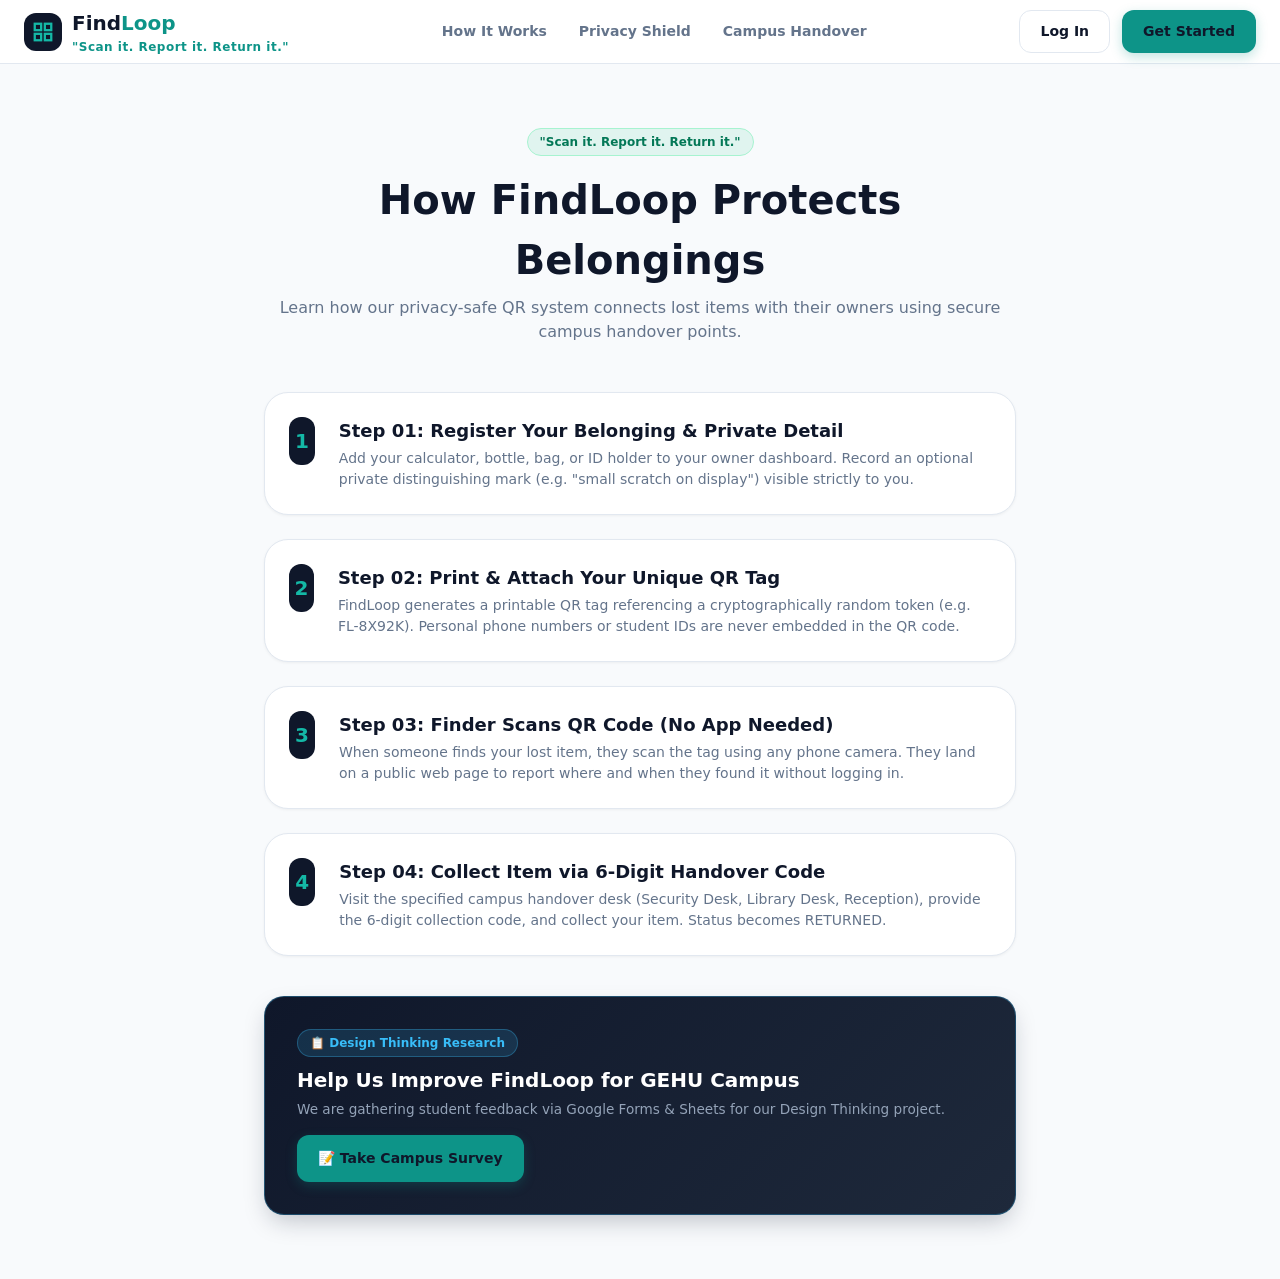
==== how-it-works.html @ b9c2ce9f "Initial commit of FindLoop web app (excluding admin panel)" ====
<!DOCTYPE html>
<html lang="en">
<head>
  <meta charset="UTF-8">
  <meta name="viewport" content="width=device-width, initial-scale=1.0">
  <title>How It Works — FindLoop</title>
  <link rel="stylesheet" href="css/global.css">
  <link rel="stylesheet" href="css/responsive.css">
</head>
<body>
  <header class="navbar">
    <div class="container navbar-inner">
      <a href="index.html" class="brand-logo">
        <div class="brand-icon">
          <svg width="22" height="22" viewBox="0 0 24 24" fill="none" stroke="currentColor" stroke-width="2.5"><rect x="3" y="3" width="7" height="7"></rect><rect x="14" y="3" width="7" height="7"></rect><rect x="14" y="14" width="7" height="7"></rect><rect x="3" y="14" width="7" height="7"></rect></svg>
        </div>
        <div class="brand-text">Find<span>Loop</span><span class="brand-sub">"Scan it. Report it. Return it."</span></div>
      </a>
      <nav class="nav-links">
        <a href="how-it-works.html">How It Works</a>
        <a href="index.html#privacy">Privacy Shield</a>
        <a href="index.html#safety">Campus Handover</a>
      </nav>
      <div class="nav-actions">
        <a href="login.html" class="btn btn-outline">Log In</a>
        <a href="signup.html" class="btn btn-primary">Get Started</a>
      </div>
    </div>
  </header>

  <main style="padding: 4rem 0; flex: 1;">
    <div class="container-narrow">
      <div style="text-align: center; margin-bottom: 3rem;" class="form-group">
        <span class="badge badge-safe" style="align-self: center;">"Scan it. Report it. Return it."</span>
        <h1 style="font-size: 2.5rem; font-weight: 900; margin-top: 0.5rem;">How FindLoop Protects Belongings</h1>
        <p style="color: var(--text-muted);">Learn how our privacy-safe QR system connects lost items with their owners using secure campus handover points.</p>
      </div>

      <div style="display: flex; flex-direction: column; gap: 1.5rem;">
        <div class="card" style="display: flex; gap: 1.5rem; align-items: start;">
          <div style="background: var(--bg-navy-dark); color: var(--teal-light); width: 48px; height: 48px; border-radius: 12px; display: flex; align-items: center; justify-content: center; font-weight: 900; font-size: 1.25rem; shrink-0;">1</div>
          <div>
            <h3 style="font-size: 1.125rem; font-weight: 800;">Step 01: Register Your Belonging & Private Detail</h3>
            <p style="font-size: 0.875rem; color: var(--text-muted); margin-top: 0.25rem;">Add your calculator, bottle, bag, or ID holder to your owner dashboard. Record an optional private distinguishing mark (e.g. "small scratch on display") visible strictly to you.</p>
          </div>
        </div>

        <div class="card" style="display: flex; gap: 1.5rem; align-items: start;">
          <div style="background: var(--bg-navy-dark); color: var(--teal-light); width: 48px; height: 48px; border-radius: 12px; display: flex; align-items: center; justify-content: center; font-weight: 900; font-size: 1.25rem; shrink-0;">2</div>
          <div>
            <h3 style="font-size: 1.125rem; font-weight: 800;">Step 02: Print & Attach Your Unique QR Tag</h3>
            <p style="font-size: 0.875rem; color: var(--text-muted); margin-top: 0.25rem;">FindLoop generates a printable QR tag referencing a cryptographically random token (e.g. FL-8X92K). Personal phone numbers or student IDs are never embedded in the QR code.</p>
          </div>
        </div>

        <div class="card" style="display: flex; gap: 1.5rem; align-items: start;">
          <div style="background: var(--bg-navy-dark); color: var(--teal-light); width: 48px; height: 48px; border-radius: 12px; display: flex; align-items: center; justify-content: center; font-weight: 900; font-size: 1.25rem; shrink-0;">3</div>
          <div>
            <h3 style="font-size: 1.125rem; font-weight: 800;">Step 03: Finder Scans QR Code (No App Needed)</h3>
            <p style="font-size: 0.875rem; color: var(--text-muted); margin-top: 0.25rem;">When someone finds your lost item, they scan the tag using any phone camera. They land on a public web page to report where and when they found it without logging in.</p>
          </div>
        </div>

        <div class="card" style="display: flex; gap: 1.5rem; align-items: start;">
          <div style="background: var(--bg-navy-dark); color: var(--teal-light); width: 48px; height: 48px; border-radius: 12px; display: flex; align-items: center; justify-content: center; font-weight: 900; font-size: 1.25rem; shrink-0;">4</div>
          <div>
            <h3 style="font-size: 1.125rem; font-weight: 800;">Step 04: Collect Item via 6-Digit Handover Code</h3>
            <p style="font-size: 0.875rem; color: var(--text-muted); margin-top: 0.25rem;">Visit the specified campus handover desk (Security Desk, Library Desk, Reception), provide the 6-digit collection code, and collect your item. Status becomes RETURNED.</p>
          </div>
        </div>

        <!-- Google Forms + Sheets Research Banner -->
        <div class="card-dark" style="margin-top: 1rem; border-radius: 20px; padding: 2rem; background: linear-gradient(135deg, #0F172A 0%, #1E293B 100%); border: 1px solid rgba(56, 189, 248, 0.3); display: flex; flex-direction: column; gap: 1rem;">
          <div style="display: flex; justify-content: space-between; align-items: center; flex-wrap: wrap; gap: 1rem;">
            <div>
              <span class="badge badge-safe" style="background: rgba(56, 189, 248, 0.15); color: #38BDF8; border-color: rgba(56, 189, 248, 0.3);">📋 Design Thinking Research</span>
              <h3 style="font-size: 1.25rem; font-weight: 800; color: white; margin-top: 0.5rem;">Help Us Improve FindLoop for GEHU Campus</h3>
              <p style="font-size: 0.85rem; color: #94A3B8; margin-top: 0.25rem;">We are gathering student feedback via Google Forms & Sheets for our Design Thinking project.</p>
            </div>
            <a id="survey-link-btn" href="https://forms.google.com/" target="_blank" class="btn btn-primary" style="padding: 0.75rem 1.25rem; border-radius: 12px; font-weight: 800; font-size: 0.875rem; white-space: nowrap;">
              📝 Take Campus Survey
            </a>
          </div>
        </div>
      </div>
    </div>
  </main>

  <script type="module">
    const savedForm = localStorage.getItem("findloop_google_form_url");
    if (savedForm) {
      const btn = document.getElementById("survey-link-btn");
      if (btn) btn.href = savedForm;
    }
  </script>
</body>
</html>
---- css/global.css ----
/* FindLoop Official Design System (Vanilla CSS)
   Tagline: "Scan it. Report it. Return it."
*/

:root {
  --bg-main: #F8FAFC;
  --bg-white: #FFFFFF;
  --bg-navy-dark: #0F172A;
  --bg-navy-card: #1E293B;
  --bg-navy-subtle: #0B1120;

  --text-main: #0F172A;
  --text-muted: #64748B;
  --text-light: #94A3B8;
  --text-white: #FFFFFF;

  --primary-navy: #0F172A;
  --primary-teal: #0D9488;
  --teal-light: #14B8A6;
  --teal-subtle: rgba(13, 148, 136, 0.1);
  --accent-gold: #F59E0B;
  --amber-subtle: rgba(245, 158, 11, 0.1);
  --accent-rose: #E11D48;
  --rose-subtle: rgba(225, 29, 72, 0.1);
  --accent-emerald: #10B981;
  --emerald-subtle: rgba(16, 185, 129, 0.1);

  --border-light: #E2E8F0;
  --border-dark: #334155;

  --radius-sm: 8px;
  --radius-md: 12px;
  --radius-lg: 16px;
  --radius-xl: 24px;
  --radius-full: 9999px;

  --font-sans: 'Inter', system-ui, -apple-system, BlinkMacSystemFont, 'Segoe UI', Roboto, sans-serif;
  --font-mono: ui-monospace, SFMono-Regular, Menlo, Monaco, Consolas, monospace;
}

html {
  scroll-behavior: smooth;
}

@keyframes pulse-glow {
  0% {
    transform: scale(0.95);
    box-shadow: 0 0 0 0 rgba(20, 184, 166, 0.8);
  }
  70% {
    transform: scale(1.15);
    box-shadow: 0 0 0 10px rgba(20, 184, 166, 0);
  }
  100% {
    transform: scale(0.95);
    box-shadow: 0 0 0 0 rgba(20, 184, 166, 0);
  }
}

.pulse-dot {
  width: 9px;
  height: 9px;
  background-color: var(--teal-light);
  border-radius: 50%;
  display: inline-block;
  animation: pulse-glow 2s infinite;
}

.glass-card {
  background: rgba(30, 41, 59, 0.55);
  backdrop-filter: blur(16px);
  -webkit-backdrop-filter: blur(16px);
  border: 1px solid rgba(255, 255, 255, 0.12);
  box-shadow: 0 20px 40px rgba(15, 23, 42, 0.5);
}

* {
  box-sizing: border-box;
  margin: 0;
  padding: 0;
}

body {
  background-color: var(--bg-main);
  color: var(--text-main);
  font-family: var(--font-sans);
  line-height: 1.5;
  -webkit-font-smoothing: antialiased;
  min-height: 100vh;
  display: flex;
  flex-direction: column;
}

a {
  color: inherit;
  text-decoration: none;
}

button, input, select, textarea {
  font-family: inherit;
}

/* Common Layout Containers */
.container {
  max-width: 1280px;
  margin: 0 auto;
  padding: 0 1.5rem;
}

.container-narrow {
  max-width: 800px;
  margin: 0 auto;
  padding: 0 1.5rem;
}

/* NAVBAR */
.navbar {
  position: sticky;
  top: 0;
  z-index: 50;
  background-color: rgba(255, 255, 255, 0.9);
  backdrop-filter: blur(12px);
  border-bottom: 1px solid var(--border-light);
  height: 64px;
  display: flex;
  align-items: center;
}

.navbar-inner {
  display: flex;
  align-items: center;
  justify-content: space-between;
  width: 100%;
}

.brand-logo {
  display: flex;
  align-items: center;
  gap: 10px;
  font-weight: 800;
  font-size: 1.25rem;
  color: var(--bg-navy-dark);
}

.brand-icon {
  width: 38px;
  height: 38px;
  border-radius: var(--radius-md);
  background-color: var(--bg-navy-dark);
  color: var(--teal-light);
  display: flex;
  align-items: center;
  justify-content: center;
}

.brand-text span {
  color: var(--primary-teal);
}

.brand-sub {
  display: block;
  font-size: 0.75rem;
  letter-spacing: 0.5px;
  color: var(--text-muted);
  font-weight: 600;
  margin-top: 0px;
}

.nav-links {
  display: flex;
  align-items: center;
  gap: 2rem;
  font-size: 0.875rem;
  font-weight: 600;
  color: var(--text-muted);
}

.nav-links a:hover {
  color: var(--text-main);
}

.nav-actions {
  display: flex;
  align-items: center;
  gap: 0.75rem;
}

/* BUTTONS */
.btn {
  display: inline-flex;
  align-items: center;
  justify-content: center;
  gap: 0.5rem;
  padding: 0.625rem 1.25rem;
  border-radius: var(--radius-md);
  font-size: 0.875rem;
  font-weight: 700;
  cursor: pointer;
  transition: all 0.2s ease;
  border: 1px solid transparent;
}

.btn-primary {
  background-color: var(--primary-teal);
  color: #0F172A;
  box-shadow: 0 4px 12px rgba(13, 148, 136, 0.25);
}

.btn-primary:hover {
  background-color: var(--teal-light);
}

.btn-navy {
  background-color: var(--bg-navy-dark);
  color: var(--text-white);
}

.btn-navy:hover {
  background-color: #1E293B;
}

.btn-outline {
  background-color: var(--bg-white);
  border-color: var(--border-light);
  color: var(--text-main);
}

.btn-outline:hover {
  background-color: #F1F5F9;
}

.btn-ghost-dark {
  background-color: rgba(255, 255, 255, 0.08);
  border: 2px solid rgba(255, 255, 255, 0.7);
  color: #FFFFFF;
}

.btn-ghost-dark:hover {
  background-color: rgba(255, 255, 255, 0.18);
  border-color: #FFFFFF;
  color: #FFFFFF;
}

.btn-rose {
  background-color: var(--accent-rose);
  color: var(--text-white);
}

.btn-rose:hover {
  background-color: #BE123C;
}

.btn-amber {
  background-color: var(--accent-gold);
  color: #0F172A;
}

.btn-amber:hover {
  background-color: #D97706;
}

/* BADGES & STATUS INDICATORS */
.badge {
  display: inline-flex;
  align-items: center;
  gap: 6px;
  padding: 4px 12px;
  border-radius: var(--radius-full);
  font-size: 0.75rem;
  font-weight: 700;
  border: 1px solid transparent;
  white-space: nowrap;
}

.badge-dot {
  width: 7px;
  height: 7px;
  border-radius: 50%;
}

.badge-safe {
  background-color: var(--emerald-subtle);
  color: #047857;
  border-color: #A7F3D0;
}
.badge-safe .badge-dot { background-color: var(--accent-emerald); }

.badge-lost {
  background-color: var(--rose-subtle);
  color: #B91C1C;
  border-color: #FECDD3;
  animation: pulse 2s infinite;
}
.badge-lost .badge-dot { background-color: var(--accent-rose); }

.badge-found {
  background-color: var(--amber-subtle);
  color: #B45309;
  border-color: #FDE68A;
}
.badge-found .badge-dot { background-color: var(--accent-gold); }

.badge-returned {
  background-color: var(--teal-subtle);
  color: #0F766E;
  border-color: #99F6E4;
}
.badge-returned .badge-dot { background-color: var(--primary-teal); }

/* DARK THEME BADGE OVERRIDES FOR HIGH CONTRAST */
.card-dark .badge-safe,
.app-layout-dark .badge-safe {
  background-color: rgba(16, 185, 129, 0.18);
  color: #34D399;
  border-color: rgba(52, 211, 153, 0.4);
}

.card-dark .badge-found,
.app-layout-dark .badge-found {
  background-color: rgba(245, 158, 11, 0.18);
  color: #FBBF24;
  border-color: rgba(251, 191, 36, 0.4);
}

.card-dark .badge-lost,
.app-layout-dark .badge-lost {
  background-color: rgba(225, 29, 72, 0.18);
  color: #F87171;
  border-color: rgba(248, 113, 113, 0.4);
}

.card-dark .badge-returned,
.app-layout-dark .badge-returned {
  background-color: rgba(20, 184, 166, 0.18);
  color: #2DD4BF;
  border-color: rgba(45, 212, 191, 0.4);
}

/* CARDS & PANELS */
.card {
  background-color: var(--bg-white);
  border: 1px solid var(--border-light);
  border-radius: var(--radius-xl);
  padding: 1.5rem;
  box-shadow: 0 1px 3px rgba(0,0,0,0.05);
}

.card-dark {
  background-color: var(--bg-navy-dark);
  border: 1px solid var(--border-dark);
  border-radius: var(--radius-xl);
  padding: 1.75rem 2rem;
  color: #FFFFFF;
  box-shadow: 0 10px 25px -5px rgba(15, 23, 42, 0.25);
}

.card-dark p {
  color: #CBD5E1;
  line-height: 1.5;
}

.card-dark h1, .card-dark h2, .card-dark h3, .card-dark h4 {
  color: #FFFFFF;
}

/* FORMS & INPUTS */
.form-group {
  display: flex;
  flex-direction: column;
  gap: 0.375rem;
}

.form-label {
  font-size: 0.75rem;
  font-weight: 700;
  text-transform: uppercase;
  letter-spacing: 0.5px;
  color: var(--text-main);
}

.form-label-dark {
  color: var(--text-light);
}

.form-input, .form-select, .form-textarea {
  width: 100%;
  padding: 0.75rem 1rem;
  border-radius: var(--radius-md);
  border: 1px solid var(--border-light);
  background-color: var(--bg-main);
  font-size: 0.875rem;
  color: var(--text-main);
  outline: none;
  transition: border-color 0.2s;
}

.form-input-dark, .form-select-dark, .form-textarea-dark {
  background-color: var(--bg-navy-subtle);
  border-color: var(--border-dark);
  color: var(--text-white);
}

.form-input:focus, .form-select:focus, .form-textarea:focus {
  border-color: var(--primary-teal);
  background-color: var(--bg-white);
}

.form-input-dark:focus, .form-select-dark:focus, .form-textarea-dark:focus {
  border-color: var(--teal-light);
  background-color: var(--bg-navy-dark);
}

/* TOAST NOTIFICATION */
#toast-container {
  position: fixed;
  top: 1.5rem;
  right: 1.5rem;
  z-index: 100;
}

.toast {
  padding: 1rem 1.25rem;
  background-color: var(--bg-navy-dark);
  color: var(--text-white);
  border: 1px solid var(--border-dark);
  border-radius: var(--radius-lg);
  font-size: 0.875rem;
  font-weight: 600;
  box-shadow: 0 10px 25px rgba(0,0,0,0.3);
  display: flex;
  align-items: center;
  gap: 0.75rem;
  animation: slideIn 0.3s cubic-bezier(0.16, 1, 0.3, 1);
}

@keyframes slideIn {
  from { transform: translateY(-20px); opacity: 0; }
  to { transform: translateY(0); opacity: 1; }
}

@keyframes pulse {
  0%, 100% { opacity: 1; }
  50% { opacity: 0.6; }
}

/* PRINTABLE QR STYLING */
@media print {
  body * {
    visibility: hidden;
  }
  #printable-qr-tag, #printable-qr-tag * {
    visibility: visible;
  }
  #printable-qr-tag {
    position: absolute;
    left: 50%;
    top: 50%;
    transform: translate(-50%, -50%);
    width: 100%;
    max-width: 400px;
    padding: 24px;
    border: 2px dashed #0f172a;
    background: #ffffff;
  }
  .no-print {
    display: none !important;
  }
}
---- css/responsive.css ----
/* Responsive Stylesheet for FindLoop (Mobile, Tablet, Desktop) */

/* Dashboard Layout Structure */
.app-layout {
  display: flex;
  min-height: 100vh;
  background-color: var(--bg-main);
}

.app-layout-dark {
  background-color: var(--bg-navy-dark);
}

.sidebar {
  width: 260px;
  background-color: var(--bg-navy-dark);
  border-right: 1px solid var(--border-dark);
  color: var(--text-light);
  display: flex;
  flex-direction: column;
  flex-shrink: 0;
}

.main-content {
  flex: 1;
  display: flex;
  flex-direction: column;
  min-width: 0;
  overflow-y: auto;
}

.top-bar {
  background-color: var(--bg-white);
  border-bottom: 1px solid var(--border-light);
  padding: 1rem 1.5rem;
  display: flex;
  align-items: center;
  justify-content: space-between;
  position: sticky;
  top: 0;
  z-index: 20;
}

.top-bar-dark {
  background-color: var(--bg-navy-dark);
  border-color: var(--border-dark);
}

.content-body {
  padding: 1.5rem;
  max-width: 1200px;
  width: 100%;
  margin: 0 auto;
}

/* Mobile Navigation Bar */
.mobile-bottom-nav {
  display: none;
  position: fixed;
  bottom: 0;
  left: 0;
  right: 0;
  z-index: 40;
  background-color: var(--bg-navy-dark);
  border-top: 1px solid var(--border-dark);
  padding: 8px 16px;
  justify-content: space-around;
}

.mobile-nav-item {
  display: flex;
  flex-direction: column;
  align-items: center;
  gap: 3px;
  font-size: 11px;
  font-weight: 600;
  color: var(--text-light);
}

.mobile-nav-item.active {
  color: var(--teal-light);
}

/* Media Queries */
@media (max-width: 768px) {
  .sidebar {
    display: none;
  }

  .mobile-bottom-nav {
    display: flex;
  }

  .content-body {
    padding-bottom: 80px; /* Space for bottom nav */
  }

  .nav-links {
    display: none;
  }

  .grid-2, .grid-3, .grid-4 {
    grid-template-columns: 1fr !important;
  }
}

@media (min-width: 769px) and (max-width: 1024px) {
  .grid-4 {
    grid-template-columns: repeat(2, 1fr) !important;
  }
}

/* Grid Utilities */
.grid-2 { display: grid; grid-template-columns: repeat(2, 1fr); gap: 1.25rem; }
.grid-3 { display: grid; grid-template-columns: repeat(3, 1fr); gap: 1.25rem; }
.grid-4 { display: grid; grid-template-columns: repeat(4, 1fr); gap: 1.25rem; }
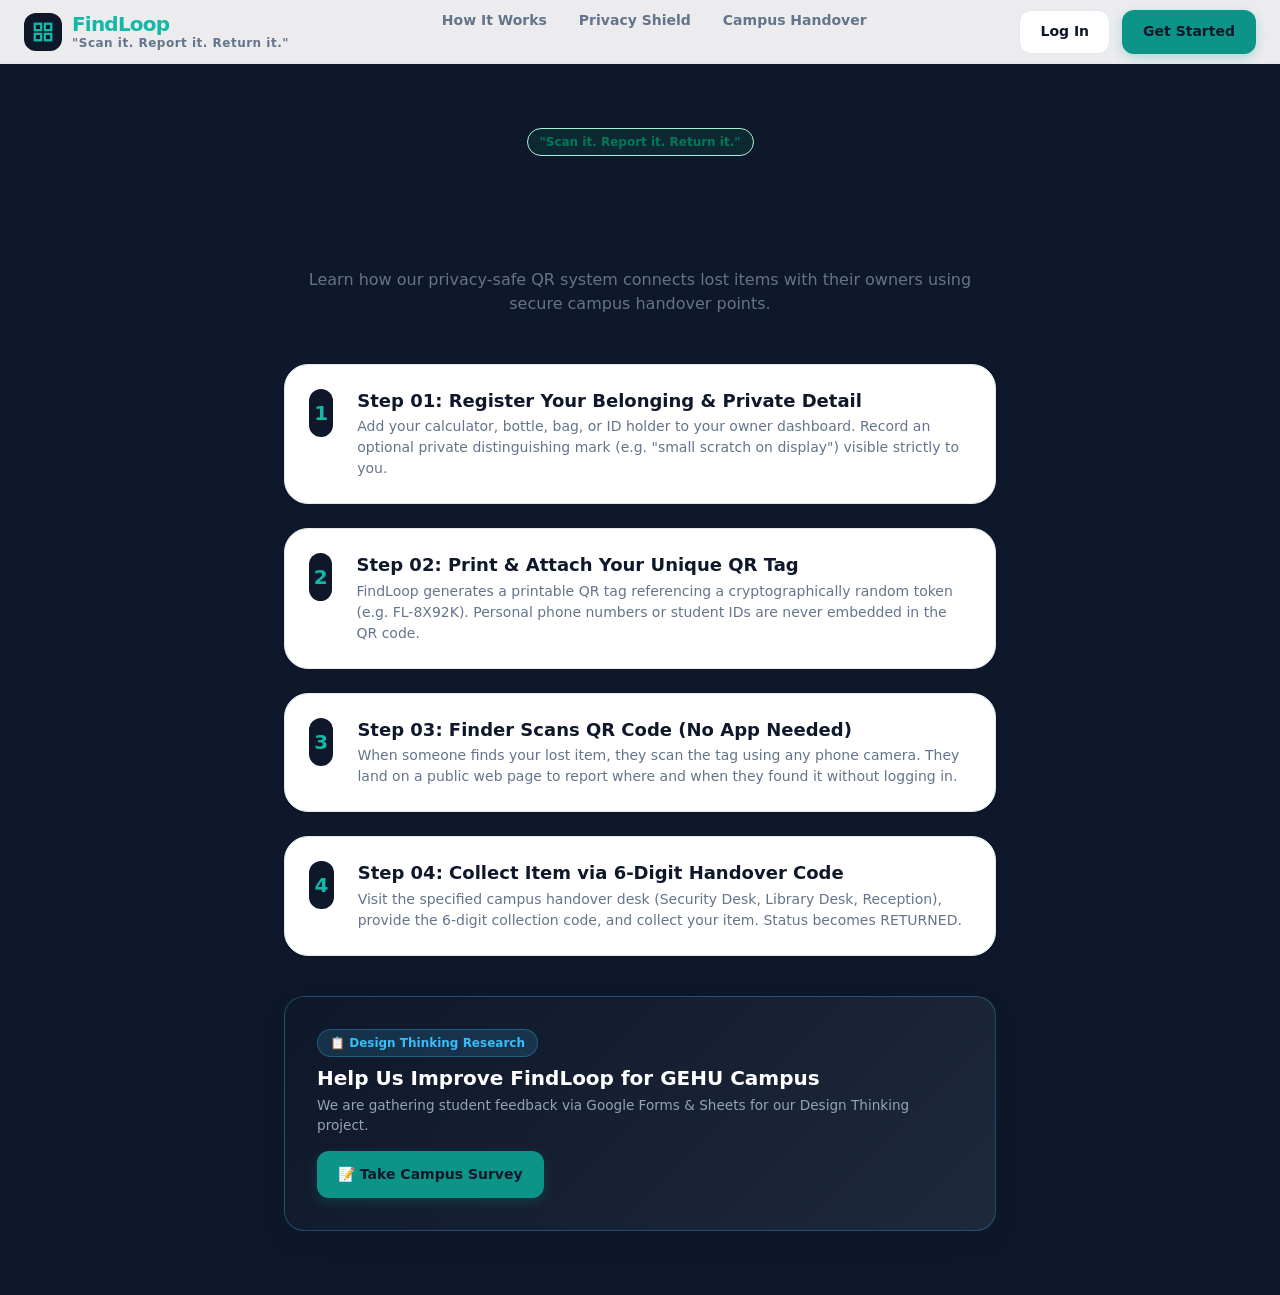
==== commit 9e28933f: "Wrap FindLoop logo in inline-flex brand-name to guarantee zero space rendering across all pages" ====
--- a/how-it-works.html
+++ b/how-it-works.html
@@ -4,6 +4,7 @@
   <meta charset="UTF-8">
   <meta name="viewport" content="width=device-width, initial-scale=1.0">
   <title>How It Works — FindLoop</title>
+  <link rel="icon" type="image/svg+xml" href="favicon.svg">
   <link rel="stylesheet" href="css/global.css">
   <link rel="stylesheet" href="css/responsive.css">
 </head>
@@ -14,7 +15,7 @@
         <div class="brand-icon">
           <svg width="22" height="22" viewBox="0 0 24 24" fill="none" stroke="currentColor" stroke-width="2.5"><rect x="3" y="3" width="7" height="7"></rect><rect x="14" y="3" width="7" height="7"></rect><rect x="14" y="14" width="7" height="7"></rect><rect x="3" y="14" width="7" height="7"></rect></svg>
         </div>
-        <div class="brand-text">Find<span>Loop</span><span class="brand-sub">"Scan it. Report it. Return it."</span></div>
+        <div class="brand-text"><span class="brand-name">Find<span style="color:var(--teal-light);">Loop</span></span><span class="brand-sub">"Scan it. Report it. Return it."</span></div>
       </a>
       <nav class="nav-links">
         <a href="how-it-works.html">How It Works</a>
--- a/css/global.css
+++ b/css/global.css
@@ -40,6 +40,8 @@
 
 html {
   scroll-behavior: smooth;
+  background-color: #0F172A;
+  min-height: 100%;
 }
 
 @keyframes pulse-glow {
@@ -81,7 +83,7 @@
 }
 
 body {
-  background-color: var(--bg-main);
+  background-color: #0F172A;
   color: var(--text-main);
   font-family: var(--font-sans);
   line-height: 1.5;
@@ -153,8 +155,29 @@
   justify-content: center;
 }
 
-.brand-text span {
-  color: var(--primary-teal);
+.brand-text {
+  display: flex;
+  flex-direction: column;
+  justify-content: center;
+  line-height: 1.1;
+  white-space: nowrap;
+}
+
+.brand-name {
+  display: inline-flex;
+  align-items: center;
+  font-weight: 900;
+  font-size: 1.25rem;
+  letter-spacing: -0.04em;
+  white-space: nowrap;
+  margin: 0;
+  padding: 0;
+}
+
+.brand-name span, .brand-text span:not(.brand-sub) {
+  color: var(--teal-light, #14B8A6);
+  margin-left: 0 !important;
+  padding-left: 0 !important;
 }
 
 .brand-sub {
@@ -163,7 +186,7 @@
   letter-spacing: 0.5px;
   color: var(--text-muted);
   font-weight: 600;
-  margin-top: 0px;
+  margin-top: 2px;
 }
 
 .nav-links {
--- a/css/responsive.css
+++ b/css/responsive.css
@@ -1,59 +1,238 @@
-/* Responsive Stylesheet for FindLoop (Mobile, Tablet, Desktop) */
-
-/* Dashboard Layout Structure */
+/* FindLoop Official Master Responsive Stylesheet
+   Covers screen sizes: 320px, 360px, 375px, 390px, 414px, 430px, 480px,
+   600px, 768px, 820px, 1024px, 1280px, 1440px, 1600px, 1920px+
+*/
+
+/* --------------------------------------------------
+   1. GLOBAL RESET & FLUID CONTAINERS
+   -------------------------------------------------- */
+* {
+  box-sizing: border-box;
+  margin: 0;
+  padding: 0;
+}
+
+html {
+  width: 100%;
+  overflow-x: hidden;
+  scroll-behavior: smooth;
+  -webkit-text-size-adjust: 100%;
+}
+
+body {
+  width: 100%;
+  min-width: 320px;
+  overflow-x: hidden;
+  font-family: var(--font-sans, system-ui, -apple-system, sans-serif);
+  line-height: 1.5;
+  color: var(--text-main, #0F172A);
+  background-color: #0F172A;
+  display: flex;
+  flex-direction: column;
+  min-height: 100vh;
+}
+
+img, svg, video, iframe {
+  max-width: 100%;
+  height: auto;
+  display: block;
+}
+
+/* Fluid Container Utility */
+.container {
+  width: min(100% - 32px, 1200px);
+  margin-inline: auto;
+}
+
+.container-narrow {
+  width: min(100% - 32px, 760px);
+  margin-inline: auto;
+}
+
+/* Responsive Table Wrapper */
+.table-responsive {
+  width: 100%;
+  overflow-x: auto;
+  -webkit-overflow-scrolling: touch;
+  margin-bottom: 1rem;
+}
+
+/* Touch Target Minimum Enforcement */
+button, input, select, textarea, .btn, .nav-links a, .mobile-nav-item, .brand-logo {
+  min-height: 44px;
+  touch-action: manipulation;
+}
+
+input, select, textarea {
+  font-size: 16px !important; /* Prevents auto-zoom on iOS safari */
+}
+
+/* --------------------------------------------------
+   2. FLUID TYPOGRAPHY & SPACING
+   -------------------------------------------------- */
+h1, .h1 {
+  font-size: clamp(1.75rem, 4vw + 1rem, 3.25rem);
+  line-height: 1.15;
+  letter-spacing: -0.02em;
+}
+
+h2, .h2 {
+  font-size: clamp(1.35rem, 3vw + 0.5rem, 2.25rem);
+  line-height: 1.25;
+  letter-spacing: -0.01em;
+}
+
+h3, .h3 {
+  font-size: clamp(1.1rem, 2vw + 0.3rem, 1.5rem);
+  line-height: 1.3;
+}
+
+p, body {
+  font-size: clamp(0.875rem, 1.2vw + 0.5rem, 1rem);
+}
+
+.content-body {
+  width: 100%;
+  max-width: 1200px;
+  margin-inline: auto;
+  padding: clamp(1rem, 3vw, 2rem);
+}
+
+/* --------------------------------------------------
+   3. APP & ADMIN LAYOUT STRUCTURE
+   -------------------------------------------------- */
 .app-layout {
   display: flex;
   min-height: 100vh;
-  background-color: var(--bg-main);
+  width: 100%;
+  background-color: var(--bg-main, #F8FAFC);
 }
 
 .app-layout-dark {
-  background-color: var(--bg-navy-dark);
+  background-color: var(--bg-navy-dark, #0F172A);
 }
 
 .sidebar {
   width: 260px;
-  background-color: var(--bg-navy-dark);
-  border-right: 1px solid var(--border-dark);
-  color: var(--text-light);
+  background-color: var(--bg-navy-dark, #0F172A);
+  border-right: 1px solid var(--border-dark, #334155);
+  color: var(--text-light, #94A3B8);
   display: flex;
   flex-direction: column;
   flex-shrink: 0;
+  position: fixed;
+  top: 0;
+  left: 0;
+  bottom: 0;
+  height: 100vh;
+  overflow-y: auto;
+  z-index: 30;
 }
 
 .main-content {
   flex: 1;
+  margin-left: 260px;
+  width: calc(100% - 260px);
   display: flex;
   flex-direction: column;
   min-width: 0;
-  overflow-y: auto;
 }
 
 .top-bar {
-  background-color: var(--bg-white);
-  border-bottom: 1px solid var(--border-light);
+  background-color: var(--bg-white, #FFFFFF);
+  border-bottom: 1px solid var(--border-light, #E2E8F0);
   padding: 1rem 1.5rem;
   display: flex;
   align-items: center;
   justify-content: space-between;
+  gap: 1rem;
   position: sticky;
   top: 0;
   z-index: 20;
 }
 
 .top-bar-dark {
-  background-color: var(--bg-navy-dark);
-  border-color: var(--border-dark);
-}
-
-.content-body {
+  background-color: var(--bg-navy-dark, #0F172A);
+  border-color: var(--border-dark, #334155);
+}
+
+/* --------------------------------------------------
+   4. NAVIGATION & MOBILE HAMBURGER MENU
+   -------------------------------------------------- */
+.navbar {
+  position: sticky;
+  top: 0;
+  z-index: 50;
+  background-color: rgba(255, 255, 255, 0.92);
+  backdrop-filter: blur(12px);
+  -webkit-backdrop-filter: blur(12px);
+  border-bottom: 1px solid var(--border-light, #E2E8F0);
+  min-height: 64px;
+  display: flex;
+  align-items: center;
+}
+
+.navbar-inner {
+  display: flex;
+  align-items: center;
+  justify-content: space-between;
+  width: 100%;
+  gap: 1rem;
+}
+
+.hamburger-toggle {
+  display: none;
+  background: transparent;
+  border: none;
+  color: var(--text-main, #0F172A);
+  padding: 8px;
+  cursor: pointer;
+  border-radius: var(--radius-sm, 8px);
+  min-width: 44px;
+  min-height: 44px;
+  align-items: center;
+  justify-content: center;
+}
+
+.hamburger-toggle svg {
+  width: 24px;
+  height: 24px;
+  stroke: currentColor;
+}
+
+/* Mobile Dropdown / Drawer Overlay */
+.mobile-menu-overlay {
+  display: none;
+  position: fixed;
+  top: 64px;
+  left: 0;
+  right: 0;
+  background-color: var(--bg-navy-dark, #0F172A);
+  border-bottom: 1px solid var(--border-dark, #334155);
   padding: 1.5rem;
-  max-width: 1200px;
-  width: 100%;
-  margin: 0 auto;
-}
-
-/* Mobile Navigation Bar */
+  flex-direction: column;
+  gap: 1rem;
+  z-index: 45;
+  box-shadow: 0 20px 40px rgba(0,0,0,0.4);
+}
+
+.mobile-menu-overlay.is-active {
+  display: flex;
+}
+
+.mobile-menu-overlay a {
+  color: #FFFFFF;
+  font-size: 1rem;
+  font-weight: 700;
+  padding: 0.75rem 1rem;
+  border-radius: var(--radius-md, 12px);
+  background: rgba(255, 255, 255, 0.05);
+  display: flex;
+  align-items: center;
+  gap: 0.75rem;
+}
+
+/* Mobile Bottom Navigation Bar */
 .mobile-bottom-nav {
   display: none;
   position: fixed;
@@ -61,56 +240,203 @@
   left: 0;
   right: 0;
   z-index: 40;
-  background-color: var(--bg-navy-dark);
-  border-top: 1px solid var(--border-dark);
-  padding: 8px 16px;
+  background-color: var(--bg-navy-dark, #0F172A);
+  border-top: 1px solid var(--border-dark, #334155);
+  padding: 8px 12px;
   justify-content: space-around;
+  box-shadow: 0 -10px 25px rgba(0,0,0,0.3);
 }
 
 .mobile-nav-item {
   display: flex;
   flex-direction: column;
   align-items: center;
+  justify-content: center;
   gap: 3px;
   font-size: 11px;
   font-weight: 600;
-  color: var(--text-light);
+  color: var(--text-light, #94A3B8);
+  flex: 1;
+  text-align: center;
+  min-height: 44px;
 }
 
 .mobile-nav-item.active {
-  color: var(--teal-light);
-}
-
-/* Media Queries */
-@media (max-width: 768px) {
-  .sidebar {
-    display: none;
-  }
-
-  .mobile-bottom-nav {
-    display: flex;
-  }
-
-  .content-body {
-    padding-bottom: 80px; /* Space for bottom nav */
-  }
-
-  .nav-links {
-    display: none;
-  }
-
-  .grid-2, .grid-3, .grid-4 {
-    grid-template-columns: 1fr !important;
-  }
-}
-
-@media (min-width: 769px) and (max-width: 1024px) {
-  .grid-4 {
-    grid-template-columns: repeat(2, 1fr) !important;
-  }
-}
-
-/* Grid Utilities */
+  color: var(--teal-light, #14B8A6);
+}
+
+/* --------------------------------------------------
+   5. GRID UTILITIES & RESPONSIVE CARDS
+   -------------------------------------------------- */
 .grid-2 { display: grid; grid-template-columns: repeat(2, 1fr); gap: 1.25rem; }
 .grid-3 { display: grid; grid-template-columns: repeat(3, 1fr); gap: 1.25rem; }
 .grid-4 { display: grid; grid-template-columns: repeat(4, 1fr); gap: 1.25rem; }
+.grid-5 { display: grid; grid-template-columns: repeat(5, 1fr); gap: 1.25rem; }
+
+.item-grid {
+  display: grid;
+  grid-template-columns: repeat(auto-fit, minmax(260px, 1fr));
+  gap: 1.25rem;
+}
+
+/* --------------------------------------------------
+   6. QR TAG & VERIFICATION CODE DISPLAY
+   -------------------------------------------------- */
+.qr-container-box {
+  width: min(80vw, 320px);
+  height: auto;
+  aspect-ratio: 1 / 1;
+  margin: 0 auto;
+  display: flex;
+  align-items: center;
+  justify-content: center;
+}
+
+.verification-code-display {
+  font-size: clamp(28px, 8vw, 48px);
+  font-family: var(--font-mono, monospace);
+  font-weight: 900;
+  color: var(--accent-gold, #F59E0B);
+  letter-spacing: 2px;
+  word-break: break-all;
+  text-align: center;
+}
+
+/* --------------------------------------------------
+   7. MEDIA QUERIES (BREAKPOINTS)
+   -------------------------------------------------- */
+
+/* Desktop Large (>= 1440px) */
+@media (min-width: 1440px) {
+  .container {
+    max-width: 1320px;
+  }
+}
+
+/* Tablet / Medium Screens (768px to 1023px) */
+@media (min-width: 768px) and (max-width: 1023px) {
+  .sidebar {
+    width: 200px;
+  }
+  
+  .grid-4, .grid-5 {
+    grid-template-columns: repeat(2, 1fr) !important;
+  }
+  
+  .grid-3 {
+    grid-template-columns: repeat(2, 1fr) !important;
+  }
+  
+  .top-bar {
+    padding: 1rem;
+  }
+}
+
+/* Mobile & Small Screens (< 768px) */
+@media (max-width: 767px) {
+  .sidebar {
+    display: none;
+  }
+
+  .main-content {
+    margin-left: 0 !important;
+    width: 100% !important;
+  }
+
+  .mobile-bottom-nav {
+    display: flex;
+  }
+
+  .hamburger-toggle {
+    display: inline-flex;
+  }
+
+  .nav-links {
+    display: none;
+  }
+
+  .content-body {
+    padding: 1rem 0.875rem 90px 0.875rem;
+  }
+
+  .container, .container-narrow {
+    width: min(100% - 24px, 1200px);
+    padding: 0;
+  }
+
+  .grid-2, .grid-3, .grid-4, .grid-5, .item-grid {
+    grid-template-columns: 1fr !important;
+    gap: 1rem;
+  }
+
+  .form-group {
+    width: 100%;
+  }
+
+  .btn {
+    width: 100%;
+    min-height: 44px;
+    justify-content: center;
+  }
+
+  .nav-actions {
+    width: 100%;
+    flex-direction: column;
+  }
+
+  .top-bar {
+    flex-direction: column;
+    align-items: flex-start;
+    gap: 0.5rem;
+    padding: 0.875rem 1rem;
+  }
+
+  .modal-card {
+    width: calc(100% - 24px) !important;
+    max-height: calc(100vh - 24px) !important;
+    overflow-y: auto !important;
+    margin: 12px !important;
+    padding: 1.25rem !important;
+  }
+
+  .card-dark table, .card table {
+    display: block;
+    width: 100%;
+    overflow-x: auto;
+    -webkit-overflow-scrolling: touch;
+    white-space: nowrap;
+  }
+
+  .qr-action-buttons {
+    flex-direction: column !important;
+    width: 100%;
+  }
+
+  .qr-action-buttons .btn {
+    width: 100%;
+  }
+}
+
+/* Extra Small Screens (320px to 480px) */
+@media (max-width: 480px) {
+  h1, .h1 {
+    font-size: 1.65rem;
+  }
+
+  h2, .h2 {
+    font-size: 1.25rem;
+  }
+
+  .card-dark, .card {
+    padding: 1rem;
+    border-radius: 16px;
+  }
+
+  .brand-text {
+    font-size: 1.1rem;
+  }
+
+  .brand-sub {
+    display: none;
+  }
+}
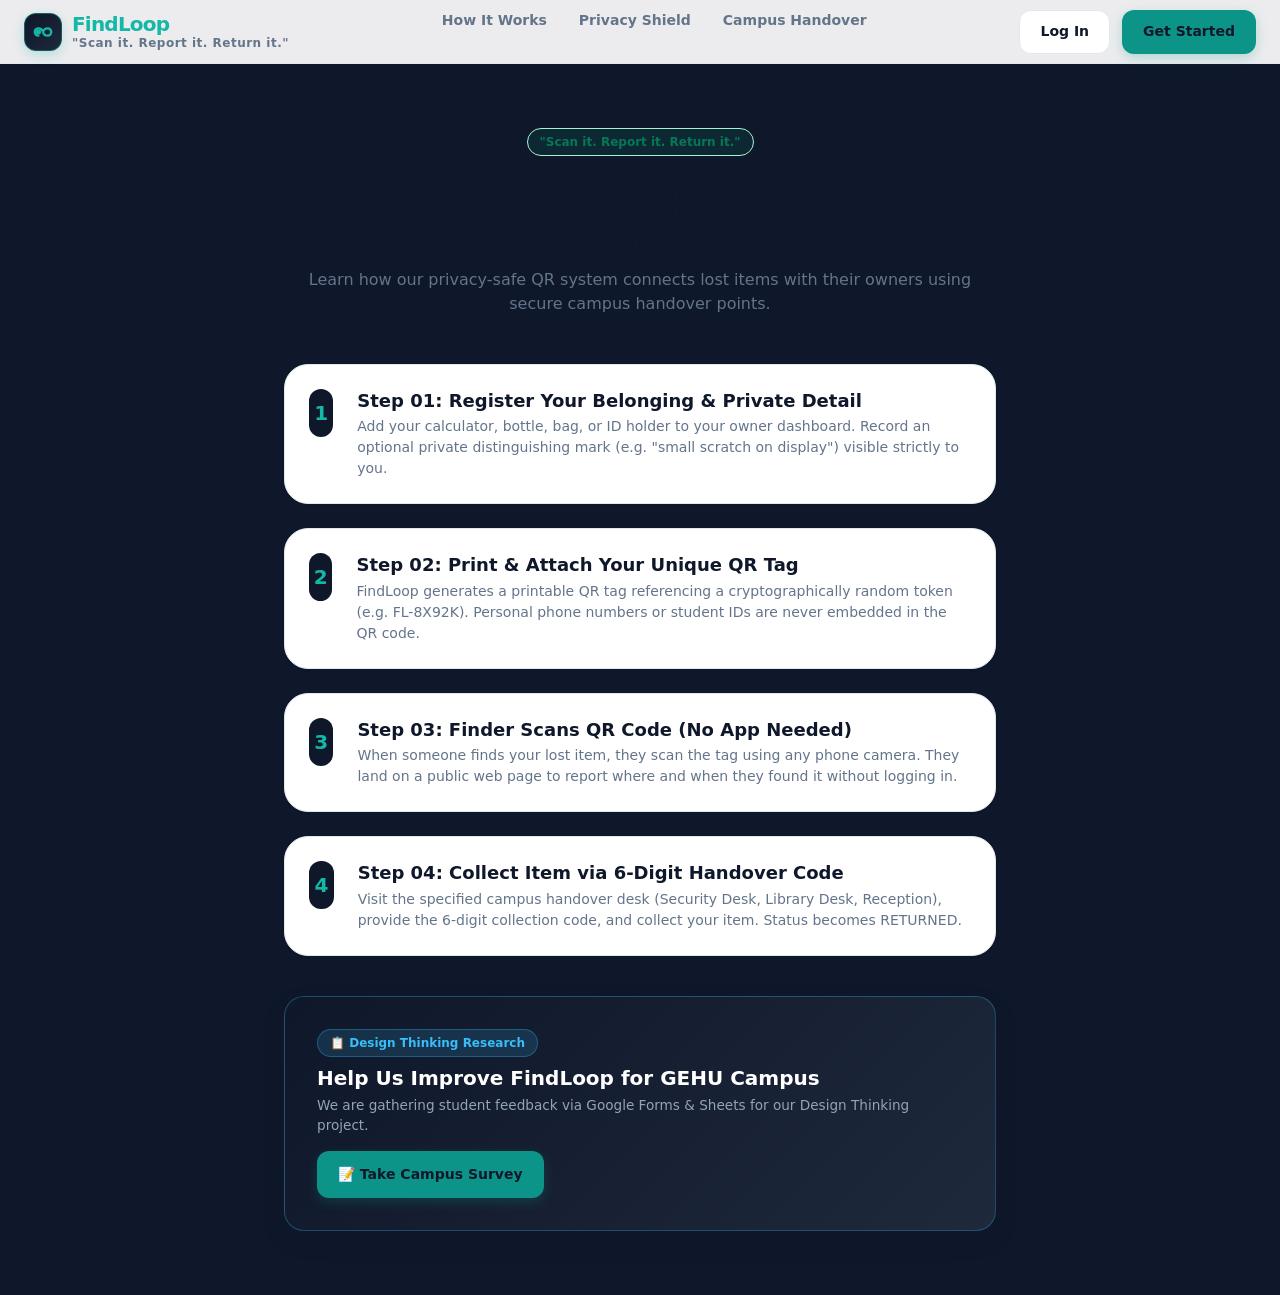
==== commit 64ca1a8e: "Add new brand logo and update branding across site" ====
--- a/how-it-works.html
+++ b/how-it-works.html
@@ -13,7 +13,7 @@
     <div class="container navbar-inner">
       <a href="index.html" class="brand-logo">
         <div class="brand-icon">
-          <svg width="22" height="22" viewBox="0 0 24 24" fill="none" stroke="currentColor" stroke-width="2.5"><rect x="3" y="3" width="7" height="7"></rect><rect x="14" y="3" width="7" height="7"></rect><rect x="14" y="14" width="7" height="7"></rect><rect x="3" y="14" width="7" height="7"></rect></svg>
+          <svg width="22" height="22" viewBox="0 0 24 24" fill="none" stroke="currentColor" stroke-width="2.5" stroke-linecap="round"><path d="M7 16C4.8 16 3 14.2 3 12C3 9.8 4.8 8 7 8C9.5 8 11.5 10 12 12C12.5 14 14.5 16 17 16C19.2 16 21 14.2 21 12C21 9.8 19.2 8 17 8C14.5 8 12.5 10 12 12"></path><rect x="5.5" y="10.5" width="3" height="3" rx="0.75" fill="currentColor"></rect></svg>
         </div>
         <div class="brand-text"><span class="brand-name">Find<span style="color:var(--teal-light);">Loop</span></span><span class="brand-sub">"Scan it. Report it. Return it."</span></div>
       </a>
--- a/css/global.css
+++ b/css/global.css
@@ -148,11 +148,14 @@
   width: 38px;
   height: 38px;
   border-radius: var(--radius-md);
-  background-color: var(--bg-navy-dark);
-  color: var(--teal-light);
+  background: linear-gradient(135deg, #0F172A 0%, #1E293B 100%);
+  border: 1px solid rgba(20, 184, 166, 0.4);
+  color: var(--teal-light, #14B8A6);
   display: flex;
   align-items: center;
   justify-content: center;
+  box-shadow: 0 4px 12px rgba(20, 184, 166, 0.25);
+  overflow: hidden;
 }
 
 .brand-text {
@@ -489,3 +492,158 @@
     display: none !important;
   }
 }
+
+/* REAL CAMERA QR SCANNER MODAL STYLES */
+.qr-scanner-modal-backdrop {
+  position: fixed;
+  inset: 0;
+  z-index: 9999;
+  background: rgba(11, 17, 32, 0.92);
+  backdrop-filter: blur(12px);
+  display: flex;
+  align-items: center;
+  justify-content: center;
+  padding: 1rem;
+  opacity: 0;
+  visibility: hidden;
+  transition: opacity 0.25s ease, visibility 0.25s ease;
+}
+
+.qr-scanner-modal-backdrop.active {
+  opacity: 1;
+  visibility: visible;
+}
+
+.qr-scanner-modal-card {
+  background: #0F172A;
+  border: 1px solid rgba(255, 255, 255, 0.15);
+  border-radius: 24px;
+  width: 100%;
+  max-width: 440px;
+  padding: 1.5rem;
+  box-shadow: 0 25px 50px -12px rgba(0, 0, 0, 0.7);
+  display: flex;
+  flex-direction: column;
+  gap: 1.125rem;
+  text-align: center;
+  position: relative;
+  max-height: 90vh;
+  overflow-y: auto;
+}
+
+.qr-video-box {
+  width: 100%;
+  aspect-ratio: 1 / 1;
+  max-width: 300px;
+  margin: 0 auto;
+  border-radius: 18px;
+  overflow: hidden;
+  background: #000000;
+  position: relative;
+  border: 2px solid rgba(20, 184, 166, 0.5);
+  box-shadow: 0 8px 24px rgba(0, 0, 0, 0.5);
+}
+
+.qr-video-box video {
+  width: 100% !important;
+  height: 100% !important;
+  object-fit: cover !important;
+}
+
+.qr-scanner-guide {
+  position: absolute;
+  inset: 12%;
+  border: 2px dashed #14B8A6;
+  border-radius: 14px;
+  pointer-events: none;
+  box-shadow: 0 0 0 9999px rgba(11, 17, 32, 0.45);
+}
+
+.qr-scanner-laser {
+  position: absolute;
+  left: 5%;
+  right: 5%;
+  height: 2px;
+  background: linear-gradient(90deg, transparent, #14B8A6, transparent);
+  box-shadow: 0 0 12px #14B8A6;
+  animation: scanLaser 2s infinite ease-in-out;
+  pointer-events: none;
+}
+
+@keyframes scanLaser {
+  0% { top: 12%; }
+  50% { top: 88%; }
+  100% { top: 12%; }
+}
+
+@media (max-width: 767px) {
+  .stepper-line {
+    display: none !important;
+  }
+}
+
+/* FAQ ACCORDION & LANDING ENHANCEMENTS */
+.faq-item {
+  background: #0B1120;
+  border: 1px solid rgba(255, 255, 255, 0.1);
+  border-radius: 16px;
+  overflow: hidden;
+  transition: border-color 0.25s ease, box-shadow 0.25s ease;
+}
+
+.faq-item:hover {
+  border-color: rgba(20, 184, 166, 0.4);
+  box-shadow: 0 8px 24px rgba(0, 0, 0, 0.4);
+}
+
+.faq-question {
+  width: 100%;
+  padding: 1.25rem 1.5rem;
+  background: none;
+  border: none;
+  color: #FFFFFF;
+  font-weight: 800;
+  font-size: 0.975rem;
+  text-align: left;
+  display: flex;
+  justify-content: space-between;
+  align-items: center;
+  cursor: pointer;
+  gap: 1rem;
+}
+
+.faq-icon {
+  font-size: 1.25rem;
+  color: #14B8A6;
+  transition: transform 0.3s ease;
+  flex-shrink: 0;
+}
+
+.faq-item.open .faq-icon {
+  transform: rotate(45deg);
+}
+
+.faq-answer {
+  max-height: 0;
+  overflow: hidden;
+  transition: max-height 0.35s cubic-bezier(0.16, 1, 0.3, 1), padding 0.35s ease;
+  padding: 0 1.5rem;
+  color: #94A3B8;
+  font-size: 0.875rem;
+  line-height: 1.6;
+}
+
+.faq-item.open .faq-answer {
+  max-height: 250px;
+  padding: 0 1.5rem 1.25rem;
+}
+
+.hover-lift {
+  transition: transform 0.25s cubic-bezier(0.16, 1, 0.3, 1), box-shadow 0.25s ease, border-color 0.25s ease;
+}
+
+.hover-lift:hover {
+  transform: translateY(-4px);
+  border-color: rgba(20, 184, 166, 0.4) !important;
+  box-shadow: 0 12px 30px rgba(0, 0, 0, 0.4) !important;
+}
